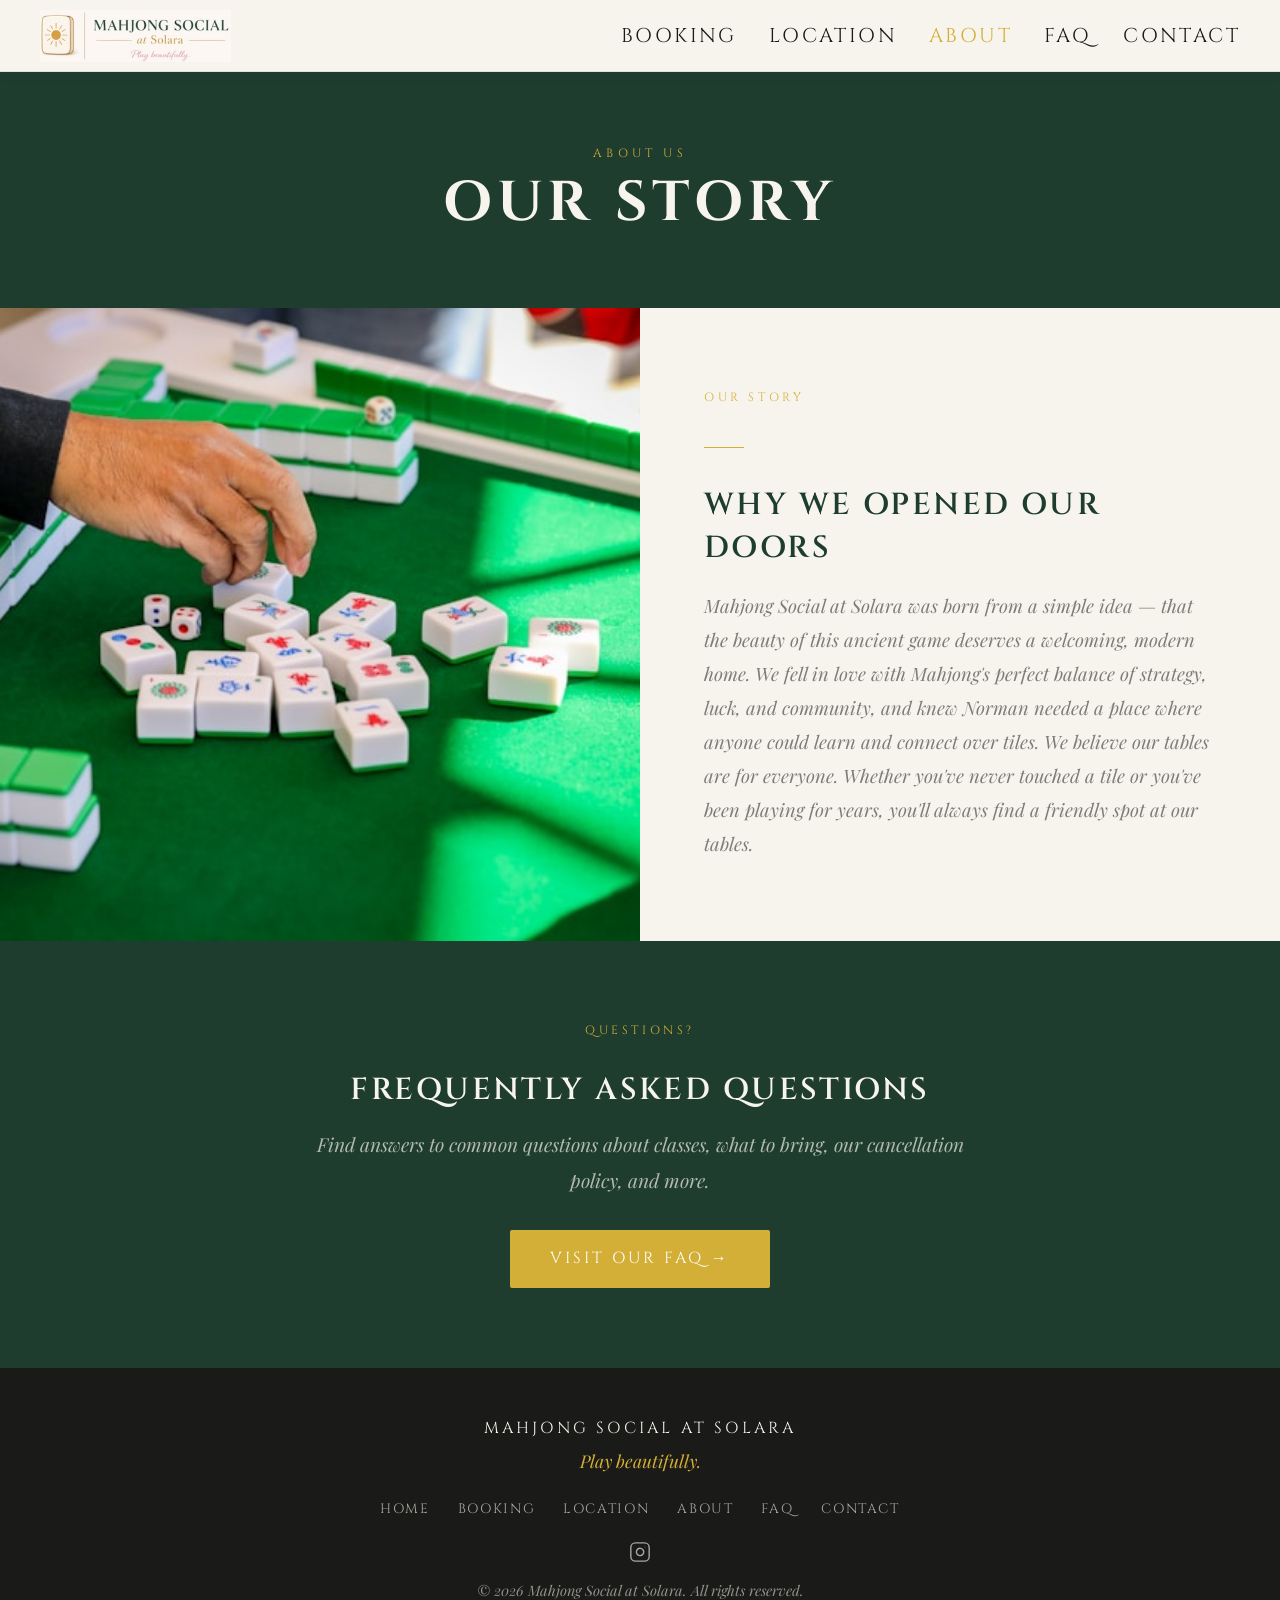
==== about.html @ b51428a6 "feat: mobile hamburger menu, Instagram footer link, mobile footer 3×3 grid" ====
<!DOCTYPE html>
<html lang="en">
<head>
  <meta charset="UTF-8">
  <meta name="viewport" content="width=device-width, initial-scale=1.0">
  <title>About Us | Mahjong Social at Solara — Norman, OK</title>
  <meta name="description" content="Meet Mahjong Social at Solara — Norman's welcoming mahjong studio. Learn our story and find your place at the table.">
  <link rel="canonical" href="https://www.mahjongsocialok.com/about.html">
  <meta name="geo.region" content="US-OK">
  <meta name="geo.placename" content="Norman, Oklahoma">
  <meta property="og:type" content="website">
  <meta property="og:site_name" content="Mahjong Social at Solara">
  <meta property="og:title" content="About Us | Mahjong Social at Solara — Norman, OK">
  <meta property="og:description" content="Meet Mahjong Social at Solara — Norman's welcoming mahjong studio. Learn our story and find your place at the table.">
  <meta property="og:url" content="https://www.mahjongsocialok.com/about.html">
  <meta property="og:image" content="https://www.mahjongsocialok.com/Images/AboutPicture.jpg">
  <meta name="twitter:card" content="summary_large_image">
  <meta name="twitter:title" content="About Us | Mahjong Social at Solara — Norman, OK">
  <meta name="twitter:description" content="Meet Mahjong Social at Solara — Norman's welcoming mahjong studio. Find your place at the table.">
  <meta name="twitter:image" content="https://www.mahjongsocialok.com/Images/AboutPicture.jpg">
  <script type="application/ld+json">
  {
    "@context": "https://schema.org",
    "@type": "AboutPage",
    "name": "About Mahjong Social at Solara",
    "url": "https://www.mahjongsocialok.com/about.html",
    "description": "Learn the story behind Mahjong Social at Solara — Norman's welcoming mahjong studio."
  }
  </script>
  <link rel="preconnect" href="https://fonts.googleapis.com">
  <link rel="preconnect" href="https://fonts.gstatic.com" crossorigin>
  <link href="https://fonts.googleapis.com/css2?family=Cinzel:wght@400;600;700&family=Playfair+Display:ital,wght@1,400;1,600&display=swap" rel="stylesheet">
  <link rel="stylesheet" href="styles/main.css">
</head>
<body>

  <!-- NAV -->
  <nav class="nav">
    <a class="nav__logo" href="index.html">
      <img src="Images/NavBarMahjongTempLogo.png" alt="Mahjong Social at Solara">
    </a>
    <ul class="nav__links">
      <li><a href="booking.html">Booking</a></li>
      <li><a href="location.html">Location</a></li>
      <li><a href="about.html" aria-current="page">About</a></li>
      <li><a href="faq.html">FAQ</a></li>
      <li><a href="contact.html">Contact</a></li>
    </ul>
  </nav>

  <!-- PAGE HEADER -->
  <header class="page-header">
    <span class="page-header__eyebrow">About Us</span>
    <h1>Our Story</h1>
  </header>

  <!-- STORY SECTION -->
  <section class="about-story">
    <div class="about-story__image">
      <img src="Images/AboutPicture.jpg" alt="Mahjong tiles being played at Mahjong Social at Solara">
    </div>
    <div class="about-story__content">
      <span class="section-label">Our Story</span>
      <hr class="divider">
      <h2>Why We Opened Our Doors</h2>
      <p>Mahjong Social at Solara was born from a simple idea — that the beauty of this ancient game deserves a welcoming, modern home. We fell in love with Mahjong's perfect balance of strategy, luck, and community, and knew Norman needed a place where anyone could learn and connect over tiles. We believe our tables are for everyone. Whether you've never touched a tile or you've been playing for years, you'll always find a friendly spot at our tables.</p>
    </div>
  </section>

  <!-- FAQ LINK -->
  <section class="about-faq-cta">
    <div class="about-faq-cta__inner">
      <span class="section-label">Questions?</span>
      <h2>Frequently Asked Questions</h2>
      <p>Find answers to common questions about classes, what to bring, our cancellation policy, and more.</p>
      <a class="btn btn--gold" href="faq.html">Visit our FAQ &rarr;</a>
    </div>
  </section>

  <!-- FOOTER -->
  <script src="components/mobile-menu.js"></script>
  <script src="components/footer.js"></script>

</body>
</html>
---- styles/main.css ----
/* ============================================================
   Mahjong Social at Solara — Main Stylesheet
   ============================================================ */

/* --- Custom Properties --- */
:root {
  --ivory:        #F7F4ED;
  --green:        #1E3D2F;
  --gold:         #D4AF37;
  --gold-deep:    #C09A28;
  --blush:        #E7B5B2;
  --dark:         #1A1A18;
  --muted:        rgba(26, 26, 24, 0.55);
  --muted-light:  rgba(247, 244, 237, 0.68);

  --font-heading: 'Cinzel', serif;
  --font-script:  'Playfair Display', serif;

  --space-xs:  4px;
  --space-sm:  8px;
  --space-md:  16px;
  --space-lg:  24px;
  --space-xl:  32px;
  --space-2xl: 48px;
  --space-3xl: 64px;
  --space-4xl: 96px;
}

/* --- Reset --- */
*, *::before, *::after {
  box-sizing: border-box;
  margin: 0;
  padding: 0;
}

/* --- Base --- */
html { scroll-behavior: smooth; }

body {
  font-family: var(--font-heading);
  background-color: var(--ivory);
  color: var(--dark);
  line-height: 1.6;
}

img { display: block; max-width: 100%; }
a { text-decoration: none; color: inherit; }
ul { list-style: none; }

/* --- Shared Utilities --- */
.section-label {
  display: block;
  font-family: var(--font-heading);
  font-size: 0.75rem;
  letter-spacing: 0.3em;
  text-transform: uppercase;
  color: var(--gold);
  margin-bottom: 0.75rem;
}

.divider {
  width: 40px;
  height: 1px;
  background: var(--gold);
  border: none;
  margin: 1.25rem auto;
}

/* Left-aligned divider for non-centered sections */
.divider--left {
  margin-left: 0;
  margin-right: 0;
}

/* Tighter divider for FAQ header */
.divider--faq {
  margin: 1rem auto 0;
}

/* Tight vertical margin, no auto centering */
.divider--tight {
  margin: 0.25rem 0;
}

/* Softer divider for proximity section */
.divider--proximity {
  background: rgba(212, 175, 55, 0.4);
  margin: 1.25rem auto;
}

/* --- Buttons --- */
.btn {
  display: inline-block;
  font-family: var(--font-heading);
  font-size: 1rem;
  letter-spacing: 0.18em;
  text-transform: uppercase;
  padding: 1rem 2.5rem;
  border-radius: 2px;
  cursor: pointer;
  border: none;
  transition: background-color 0.2s ease, color 0.2s ease, border-color 0.2s ease;
}

.btn--gold {
  background: var(--gold);
  color: #fff;
}
.btn--gold:hover { background: var(--gold-deep); }

.btn--outline-green {
  background: transparent;
  color: var(--green);
  border: 1.5px solid var(--green);
}
.btn--outline-green:hover {
  background: var(--green);
  color: var(--ivory);
}

/* ============================================================
   NAV
   ============================================================ */
.nav {
  position: sticky;
  top: 0;
  z-index: 100;
  background: var(--ivory);
  border-bottom: 1px solid rgba(30, 61, 47, 0.1);
  box-shadow: 0 1px 12px rgba(30, 61, 47, 0.07);
  padding: 0.6rem 2.5rem;
  display: flex;
  align-items: center;
  justify-content: space-between;
  gap: 1rem;
}

.nav__logo img {
  height: 52px;
  width: auto;
  object-fit: contain;
}

.nav__links {
  display: flex;
  gap: 2rem;
  align-items: center;
}

.nav__links a {
  font-family: var(--font-heading);
  font-size: 1.25rem;
  letter-spacing: 0.12em;
  text-transform: uppercase;
  color: var(--dark);
  transition: color 0.2s ease;
}
.nav__links a:hover { color: var(--gold); }

/* Active nav link */
.nav__links a[aria-current="page"] { color: var(--gold); }

/* ============================================================
   HERO
   ============================================================ */
.hero {
  position: relative;
  height: 55vh;
  min-height: 420px;
  display: flex;
  align-items: center;
  justify-content: center;
  text-align: center;
}

.hero__bg {
  position: absolute;
  inset: 0;
  background: url('../Images/HeroPicture.jpg') center / cover no-repeat;
}

.hero__overlay {
  position: absolute;
  inset: 0;
  background: rgba(30, 61, 47, 0.8);
}

.hero__content {
  position: relative;
  z-index: 1;
  display: flex;
  flex-direction: column;
  align-items: center;
  gap: 0.5rem;
  padding: 1.5rem;
}

.hero__eyebrow {
  font-family: var(--font-heading);
  font-size: 1.25rem;
  letter-spacing: 0.35em;
  text-transform: uppercase;
  color: var(--gold);
}

.hero__title {
  font-family: var(--font-heading);
  font-size: clamp(2.5rem, 7vw, 5rem);
  font-weight: 700;
  letter-spacing: 0.1em;
  text-transform: uppercase;
  color: var(--ivory);
  line-height: 1.1;
}

.hero__location {
  font-family: var(--font-script);
  font-style: italic;
  font-size: clamp(1.25rem, 3vw, 2rem);
  color: var(--gold);
  margin-top: 0.25rem;
}

.hero__tagline {
  font-family: var(--font-script);
  font-style: italic;
  font-size: clamp(1rem, 2vw, 1.35rem);
  color: rgba(247, 244, 237, 0.75);
  margin-bottom: 0.75rem;
}

/* ============================================================
   ABOUT
   ============================================================ */
.about {
  background: var(--ivory);
  padding: 5rem 2rem;
  text-align: center;
}

.about__inner {
  max-width: 680px;
  margin: 0 auto;
}

.about h2 {
  font-family: var(--font-heading);
  font-size: clamp(1.4rem, 2.5vw, 1.9rem);
  font-weight: 600;
  letter-spacing: 0.08em;
  text-transform: uppercase;
  color: var(--green);
  line-height: 1.4;
}

.about p {
  font-family: var(--font-script);
  font-style: italic;
  font-size: 1.2rem;
  color: var(--muted);
  line-height: 1.85;
}

/* ============================================================
   CLASSES
   ============================================================ */
.classes {
  background: var(--green);
  padding: 5rem 2rem;
}

.classes__inner {
  max-width: 960px;
  margin: 0 auto;
}

.classes__header {
  text-align: center;
  margin-bottom: 2.5rem;
}

.classes__header h2 {
  font-family: var(--font-heading);
  font-size: clamp(1.4rem, 2.5vw, 1.9rem);
  font-weight: 600;
  letter-spacing: 0.1em;
  text-transform: uppercase;
  color: var(--ivory);
  margin-top: 0.5rem;
}

.class-cards {
  display: flex;
  flex-wrap: wrap;
  justify-content: center;
  gap: 1.5rem;
}

.class-card {
  flex: 0 0 calc(33.333% - 1rem);
  border: 1px solid rgba(30, 61, 47, 0.15);
  border-radius: 4px;
  padding: 2rem 1.5rem;
  display: flex;
  flex-direction: column;
  align-items: center;
  text-align: center;
  gap: 1rem;
  background: var(--ivory);
  transition: box-shadow 0.25s ease, transform 0.25s ease;
}
.class-card:hover {
  box-shadow: 0 6px 28px rgba(30, 61, 47, 0.14);
  transform: translateY(-2px);
}

.class-card__icon {
  width: 56px;
  height: 56px;
  background: var(--green);
  border-radius: 6px;
  display: flex;
  align-items: center;
  justify-content: center;
  flex-shrink: 0;
}

.class-card__icon svg {
  width: 38px;
  height: 38px;
}

.class-card h3 {
  font-family: var(--font-heading);
  font-size: 1rem;
  letter-spacing: 0.1em;
  text-transform: uppercase;
  color: var(--green);
  line-height: 1.5;
}

.class-card p {
  font-family: var(--font-script);
  font-style: italic;
  font-size: 1.05rem;
  color: var(--muted);
  line-height: 1.65;
}

.classes__cta {
  text-align: center;
  margin-top: 2.25rem;
}

.classes__cta a {
  font-family: var(--font-heading);
  font-size: 0.9rem;
  letter-spacing: 0.16em;
  text-transform: uppercase;
  color: var(--gold);
  border-bottom: 1px solid var(--gold);
  padding-bottom: 2px;
  transition: color 0.2s ease, border-color 0.2s ease;
}
.classes__cta a:hover {
  color: var(--gold-deep);
  border-color: var(--gold-deep);
}

/* ============================================================
   TESTIMONIALS
   ============================================================ */
.testimonials {
  background: var(--blush);
  padding: 5rem 2rem;
  text-align: center;
}

.testimonials__inner {
  max-width: 680px;
  margin: 0 auto;
}

.testimonials .section-label { color: var(--green); }

.quote p {
  font-family: var(--font-script);
  font-style: italic;
  font-size: 1.3rem;
  color: var(--dark);
  line-height: 1.8;
  margin-bottom: 0.85rem;
}

.quote cite {
  font-family: var(--font-heading);
  font-style: normal;
  font-size: 0.85rem;
  letter-spacing: 0.2em;
  text-transform: uppercase;
  color: var(--green);
}

.quote-divider {
  width: 30px;
  height: 1px;
  background: rgba(30, 61, 47, 0.2);
  border: none;
  margin: 2rem auto;
}

/* ============================================================
   LOCATION TEASER
   ============================================================ */
.location-teaser {
  background: var(--ivory);
  padding: 5rem 2rem;
  text-align: center;
}

.location-teaser__inner {
  max-width: 800px;
  margin: 0 auto;
}

.location-teaser .section-label { color: var(--green); }

.location-teaser h2 {
  font-family: var(--font-heading);
  font-size: clamp(1.4rem, 2.5vw, 1.9rem);
  font-weight: 600;
  letter-spacing: 0.1em;
  text-transform: uppercase;
  color: var(--green);
  margin-bottom: 0.85rem;
}

.location-teaser p {
  font-family: var(--font-script);
  font-style: italic;
  font-size: 1.2rem;
  color: var(--muted);
  margin-bottom: 2rem;
  line-height: 1.8;
}

/* ============================================================
   FOOTER
   ============================================================ */
.footer {
  background: var(--dark);
  padding: 3rem 2rem;
  text-align: center;
}

.footer__logo {
  font-family: var(--font-heading);
  font-size: 1rem;
  letter-spacing: 0.2em;
  text-transform: uppercase;
  color: var(--ivory);
  margin-bottom: 0.35rem;
}

.footer__tagline {
  font-family: var(--font-script);
  font-style: italic;
  font-size: 1.1rem;
  color: var(--gold);
  margin-bottom: 1.5rem;
}

.footer__links {
  display: flex;
  justify-content: center;
  gap: 1.75rem;
  flex-wrap: wrap;
  margin-bottom: 1.25rem;
}

.footer__links a {
  font-family: var(--font-heading);
  font-size: 0.85rem;
  letter-spacing: 0.12em;
  text-transform: uppercase;
  color: rgba(247, 244, 237, 0.65);
  transition: color 0.2s ease;
}
.footer__links a:hover { color: var(--gold); }

.footer__copy {
  font-family: var(--font-script);
  font-style: italic;
  font-size: 0.9rem;
  color: rgba(247, 244, 237, 0.55);
}

/* ============================================================
   PAGE HEADER (interior pages)
   ============================================================ */
.page-header {
  background: var(--green);
  padding: 4.5rem 2rem;
  text-align: center;
  display: flex;
  flex-direction: column;
  align-items: center;
  gap: 0.5rem;
}

.page-header__eyebrow {
  font-family: var(--font-heading);
  font-size: 0.75rem;
  letter-spacing: 0.35em;
  text-transform: uppercase;
  color: var(--gold);
}

.page-header h1 {
  font-family: var(--font-heading);
  font-size: clamp(2rem, 5vw, 3.5rem);
  font-weight: 700;
  letter-spacing: 0.1em;
  text-transform: uppercase;
  color: var(--ivory);
  line-height: 1.15;
}

.page-header__sub {
  font-family: var(--font-script);
  font-style: italic;
  font-size: clamp(1rem, 2vw, 1.25rem);
  color: var(--muted-light);
  margin-top: 0.25rem;
}

/* ============================================================
   LOCATION MAIN
   ============================================================ */
.location-main {
  background: var(--ivory);
  padding: 5rem 2rem;
}

.location-grid {
  max-width: 1100px;
  margin: 0 auto;
  display: grid;
  grid-template-columns: 1fr 1fr;
  gap: 3.5rem;
  align-items: start;
}

.location-map {
  aspect-ratio: 4 / 3;
  border-radius: 4px;
  overflow: hidden;
  box-shadow: 0 4px 24px rgba(30, 61, 47, 0.14);
}

.location-map iframe {
  width: 100%;
  height: 100%;
  border: none;
  display: block;
}

.location-info {
  display: flex;
  flex-direction: column;
  gap: 1.75rem;
}

.location-info address {
  font-family: var(--font-script);
  font-style: italic;
  font-size: 1.25rem;
  color: var(--dark);
  line-height: 1.8;
  margin-top: 0.4rem;
}

.location-info__note {
  font-family: var(--font-script);
  font-style: italic;
  font-size: 0.9rem;
  color: rgba(26, 26, 24, 0.45);
  margin-top: 0.4rem;
}

.location-hours {
  display: flex;
  flex-direction: column;
  gap: 1rem;
  margin-top: 0.4rem;
}

.location-hours li {
  font-family: var(--font-script);
  font-style: italic;
  font-size: 1.1rem;
  color: var(--muted);
  line-height: 1.6;
}

.location-hours li strong {
  font-family: var(--font-heading);
  font-style: normal;
  font-size: 0.8rem;
  letter-spacing: 0.12em;
  text-transform: uppercase;
  color: var(--dark);
  display: block;
  margin-bottom: 0.15rem;
}

.location-hours li.location-hours__note {
  font-size: 1rem;
  color: rgba(26, 26, 24, 0.5);
}

/* ============================================================
   LOCATION PROXIMITY
   ============================================================ */
.location-proximity {
  background: var(--green);
  padding: 5rem 2rem;
  text-align: center;
}

.location-proximity__inner {
  max-width: 680px;
  margin: 0 auto;
}

.location-proximity .section-label { color: var(--gold); }

.location-proximity h2 {
  font-family: var(--font-heading);
  font-size: clamp(1.4rem, 2.5vw, 1.9rem);
  font-weight: 600;
  letter-spacing: 0.08em;
  text-transform: uppercase;
  color: var(--ivory);
  line-height: 1.4;
  margin-bottom: 0.5rem;
}

.location-proximity p {
  font-family: var(--font-script);
  font-style: italic;
  font-size: 1.2rem;
  color: var(--muted-light);
  line-height: 1.85;
}

/* ============================================================
   BOOKING PAGE
   ============================================================ */
.booking-section {
  max-width: 1200px;
  margin: 0 auto;
  padding: 4rem 2rem 5rem;
}

/* ============================================================
   ABOUT PAGE — STORY SECTION
   ============================================================ */
.about-story {
  display: grid;
  grid-template-columns: 1fr 1fr;
  min-height: 520px;
}

.about-story__image {
  overflow: hidden;
}

.about-story__image img {
  width: 100%;
  height: 100%;
  object-fit: cover;
  display: block;
}

.about-story__content {
  background: var(--ivory);
  padding: 5rem 4rem;
  display: flex;
  flex-direction: column;
  justify-content: center;
  gap: 1rem;
}

.about-story__content h2 {
  font-family: var(--font-heading);
  font-size: clamp(1.4rem, 2.5vw, 1.9rem);
  font-weight: 600;
  letter-spacing: 0.08em;
  text-transform: uppercase;
  color: var(--green);
  line-height: 1.4;
  margin-bottom: 0.25rem;
}

.about-story__content p {
  font-family: var(--font-script);
  font-style: italic;
  font-size: 1.15rem;
  color: var(--muted);
  line-height: 1.85;
}

/* Left-aligned divider inside story content */
.about-story__content .divider {
  margin: 0.75rem 0 1.25rem;
}

/* ============================================================
   ABOUT PAGE — FAQ SECTION
   ============================================================ */
.about-faq {
  background: var(--green);
  padding: 5rem 2rem;
}

.about-faq__header {
  text-align: center;
  margin-bottom: 3rem;
}

.about-faq__header h2 {
  font-family: var(--font-heading);
  font-size: clamp(1.4rem, 2.5vw, 1.9rem);
  font-weight: 600;
  letter-spacing: 0.1em;
  text-transform: uppercase;
  color: var(--ivory);
  margin-top: 0.25rem;
}

.about-faq__list {
  max-width: 720px;
  margin: 0 auto;
}

.about-faq__item {
  padding: 1.4rem 0;
}

.about-faq__item summary {
  font-family: var(--font-heading);
  font-size: 1rem;
  letter-spacing: 0.06em;
  text-transform: uppercase;
  color: var(--ivory);
  cursor: pointer;
  list-style: none;
  display: flex;
  justify-content: space-between;
  align-items: center;
  gap: 1rem;
}

.about-faq__item summary::-webkit-details-marker { display: none; }

.about-faq__item summary::after {
  content: '+';
  font-family: var(--font-heading);
  font-size: 1.4rem;
  font-weight: 400;
  color: var(--gold);
  flex-shrink: 0;
  transition: transform 0.2s ease;
}

.about-faq__item[open] summary::after {
  content: '\00D7';
}

.about-faq__item p {
  font-family: var(--font-script);
  font-style: italic;
  font-size: 1.1rem;
  color: var(--muted-light);
  line-height: 1.8;
  padding-top: 0.85rem;
}

.about-faq__divider {
  width: 100%;
  height: 1px;
  background: rgba(247, 244, 237, 0.15);
  border: none;
  margin: 0;
}

/* Gold inline link — used for body-text links on any background */
.link--gold {
  color: var(--gold);
  text-decoration: underline;
  text-underline-offset: 3px;
}
.link--gold:hover { color: var(--gold-deep); }

/* ============================================================
   ABOUT PAGE — FAQ CTA SECTION
   ============================================================ */
.about-faq-cta {
  background: var(--green);
  padding: 5rem 2rem;
  text-align: center;
}

.about-faq-cta__inner {
  max-width: 680px;
  margin: 0 auto;
  display: flex;
  flex-direction: column;
  align-items: center;
  gap: 1rem;
}

.about-faq-cta .section-label { color: var(--gold); }

.about-faq-cta h2 {
  font-family: var(--font-heading);
  font-size: clamp(1.4rem, 2.5vw, 1.9rem);
  font-weight: 600;
  letter-spacing: 0.08em;
  text-transform: uppercase;
  color: var(--ivory);
  line-height: 1.4;
}

.about-faq-cta p {
  font-family: var(--font-script);
  font-style: italic;
  font-size: 1.2rem;
  color: var(--muted-light);
  line-height: 1.85;
  margin-bottom: 1rem;
}

/* ============================================================
   CONTACT PAGE
   ============================================================ */
.contact {
  background: var(--ivory);
  padding: 5rem 2rem;
}

.contact__inner {
  max-width: 640px;
  margin: 0 auto;
}

.contact-form {
  display: flex;
  flex-direction: column;
  gap: 1.75rem;
}

.form-group {
  display: flex;
  flex-direction: column;
  gap: 0.5rem;
}

.form-group label {
  font-family: var(--font-heading);
  font-size: 0.78rem;
  letter-spacing: 0.18em;
  text-transform: uppercase;
  color: var(--green);
}

.form-group input,
.form-group textarea {
  background: var(--ivory);
  border: 1.5px solid rgba(30, 61, 47, 0.25);
  border-radius: 4px;
  padding: 0.9rem 1rem;
  font-family: Verdana, Geneva, Tahoma, sans-serif;
  font-size: 1rem;
  color: var(--dark);
  transition: border-color 0.2s ease, box-shadow 0.2s ease;
  resize: vertical;
}

.form-group input::placeholder,
.form-group textarea::placeholder {
  color: rgba(26, 26, 24, 0.35);
  font-family: var(--font-script);
  font-style: italic;
}

.form-group input:focus,
.form-group textarea:focus {
  outline: none;
  border-color: var(--gold);
  box-shadow: 0 0 0 3px rgba(212, 175, 55, 0.18);
}

.contact-form .btn {
  align-self: flex-start;
  margin-top: 0.5rem;
}

.contact__thanks {
  text-align: center;
}

.contact__thanks-text {
  font-family: var(--font-script);
  font-style: italic;
  font-size: 1.2rem;
  color: var(--muted);
  line-height: 1.85;
  margin-bottom: 2rem;
}

.contact__thanks-actions {
  display: flex;
  gap: 1rem;
  justify-content: center;
  flex-wrap: wrap;
}

/* ============================================================
   FOOTER — SOCIAL ICONS
   ============================================================ */
.footer__social {
  display: flex;
  justify-content: center;
  gap: 1rem;
  margin-bottom: 1rem;
}

.footer__social-link {
  color: rgba(247, 244, 237, 0.65);
  display: flex;
  align-items: center;
  transition: color 0.2s ease;
}
.footer__social-link:hover { color: var(--gold); }

/* ============================================================
   NAV — HAMBURGER
   ============================================================ */
.nav__hamburger {
  display: none;
  background: none;
  border: none;
  cursor: pointer;
  padding: 4px;
  flex-direction: column;
  gap: 5px;
  margin-left: auto;
}

.nav__hamburger span {
  display: block;
  width: 22px;
  height: 2px;
  background: var(--dark);
  border-radius: 2px;
  transition: background 0.2s ease;
}

/* ============================================================
   MOBILE MENU OVERLAY
   ============================================================ */
.mobile-menu {
  position: fixed;
  inset: 0;
  background: var(--green);
  z-index: 300;
  display: flex;
  flex-direction: column;
  padding: 1.5rem 2rem 2.5rem;
  transform: translateX(100%);
  transition: transform 0.32s cubic-bezier(0.4, 0, 0.2, 1);
  overflow-y: auto;
}

.mobile-menu--open {
  transform: translateX(0);
}

.mobile-menu__header {
  display: flex;
  align-items: center;
  justify-content: space-between;
  margin-bottom: 2.5rem;
}

.mobile-menu__brand {
  display: flex;
  flex-direction: column;
  gap: 0.1rem;
}

.mobile-menu__brand-name {
  font-family: var(--font-heading);
  font-size: 0.85rem;
  letter-spacing: 0.22em;
  text-transform: uppercase;
  color: var(--ivory);
}

.mobile-menu__brand-sub {
  font-family: var(--font-script);
  font-style: italic;
  font-size: 1rem;
  color: var(--gold);
}

.mobile-menu__close {
  background: none;
  border: none;
  cursor: pointer;
  font-size: 2.25rem;
  line-height: 1;
  color: var(--ivory);
  padding: 0;
  transition: color 0.2s ease;
}
.mobile-menu__close:hover { color: var(--gold); }

.mobile-menu__nav {
  display: flex;
  flex-direction: column;
  flex: 1;
  justify-content: center;
}

.mobile-menu__nav a {
  font-family: var(--font-heading);
  font-size: 1.35rem;
  letter-spacing: 0.2em;
  text-transform: uppercase;
  color: var(--ivory);
  padding: 1rem 0;
  text-align: center;
  border-bottom: 1px solid rgba(247, 244, 237, 0.1);
  transition: color 0.2s ease;
}
.mobile-menu__nav a:first-child { border-top: 1px solid rgba(247, 244, 237, 0.1); }
.mobile-menu__nav a:hover { color: var(--gold); }
.mobile-menu__nav a[aria-current="page"] { color: var(--gold); }

.mobile-menu__cta {
  display: block;
  text-align: center;
  margin-top: 2.5rem;
}

/* ============================================================
   REDUCED MOTION
   ============================================================ */
@media (prefers-reduced-motion: reduce) {
  *, *::before, *::after {
    transition-duration: 0.01ms !important;
    animation-duration: 0.01ms !important;
  }
  html { scroll-behavior: auto; }
}

/* ============================================================
   RESPONSIVE — 768px breakpoint
   ============================================================ */
@media (max-width: 768px) {
  .nav {
    padding: 0.6rem 1.25rem;
    flex-wrap: wrap;
    gap: 0.75rem;
  }

  .nav__logo img { height: 40px; }

  .nav__hamburger { display: flex; }

  .nav__links { display: none; }

  .footer__links {
    display: grid;
    grid-template-columns: repeat(3, auto);
    column-gap: 1.5rem;
    row-gap: 0.75rem;
    justify-content: center;
  }

  .class-cards { flex-direction: column; }
  .class-card { flex: none; width: 100%; }

  .location-grid { grid-template-columns: 1fr; gap: 2rem; }

  .about,
  .classes,
  .testimonials,
  .location-teaser,
  .location-main,
  .location-proximity,
  .footer { padding: 3.5rem 1.25rem; }

  .page-header { padding: 3rem 1.25rem; }

  .about-story {
    grid-template-columns: 1fr;
  }

  .about-story__image {
    height: 280px;
  }

  .about-story__content {
    padding: 3.5rem 1.25rem;
  }

  .about-faq { padding: 3.5rem 1.25rem; }

  .about-faq-cta { padding: 3.5rem 1.25rem; }

  .contact { padding: 3.5rem 1.25rem; }
}
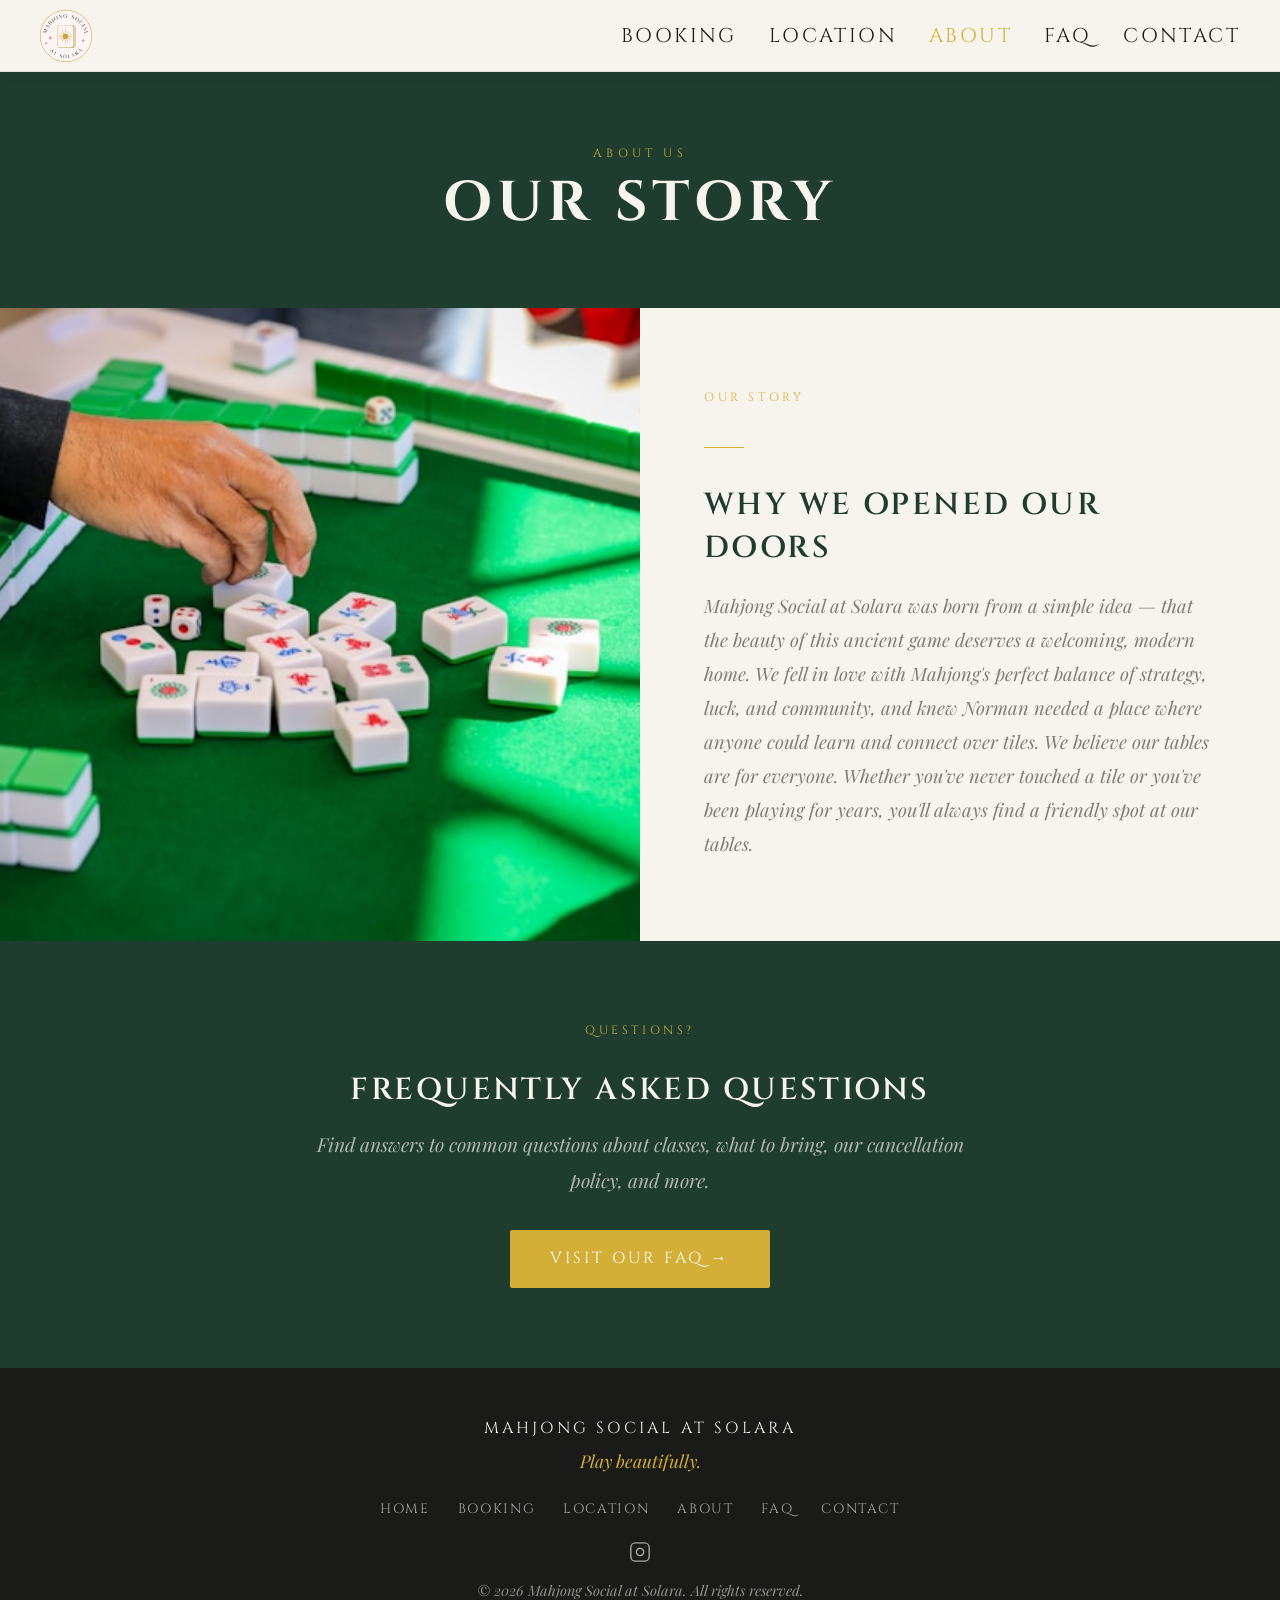
==== commit 0fb513a8: "feat: replace navbar logo with circle.svg, add piece.svg favicon and class card icons - Swap NavBarM" ====
--- a/about.html
+++ b/about.html
@@ -31,13 +31,14 @@
   <link rel="preconnect" href="https://fonts.gstatic.com" crossorigin>
   <link href="https://fonts.googleapis.com/css2?family=Cinzel:wght@400;600;700&family=Playfair+Display:ital,wght@1,400;1,600&display=swap" rel="stylesheet">
   <link rel="stylesheet" href="styles/main.css">
+  <link rel="icon" href="Images/piece.svg" type="image/svg+xml">
 </head>
 <body>
 
   <!-- NAV -->
   <nav class="nav">
     <a class="nav__logo" href="index.html">
-      <img src="Images/NavBarMahjongTempLogo.png" alt="Mahjong Social at Solara">
+      <img src="Images/circle.svg" alt="Mahjong Social at Solara">
     </a>
     <ul class="nav__links">
       <li><a href="booking.html">Booking</a></li>
--- a/styles/main.css
+++ b/styles/main.css
@@ -314,6 +314,11 @@
   transform: translateY(-2px);
 }
 
+.class-card__price {
+  font-weight: bolder;
+  margin-top: auto;
+}
+
 .class-card__icon {
   width: 56px;
   height: 56px;
@@ -325,7 +330,8 @@
   flex-shrink: 0;
 }
 
-.class-card__icon svg {
+.class-card__icon svg,
+.class-card__icon img {
   width: 38px;
   height: 38px;
 }
@@ -348,6 +354,10 @@
 }
 
 .classes__cta {
+  display: flex;
+  flex-direction: column;
+  align-items: center;
+  gap: 1rem;
   text-align: center;
   margin-top: 2.25rem;
 }
@@ -1050,12 +1060,6 @@
 .mobile-menu__nav a:hover { color: var(--gold); }
 .mobile-menu__nav a[aria-current="page"] { color: var(--gold); }
 
-.mobile-menu__cta {
-  display: block;
-  text-align: center;
-  margin-top: 2.5rem;
-}
-
 /* ============================================================
    REDUCED MOTION
    ============================================================ */
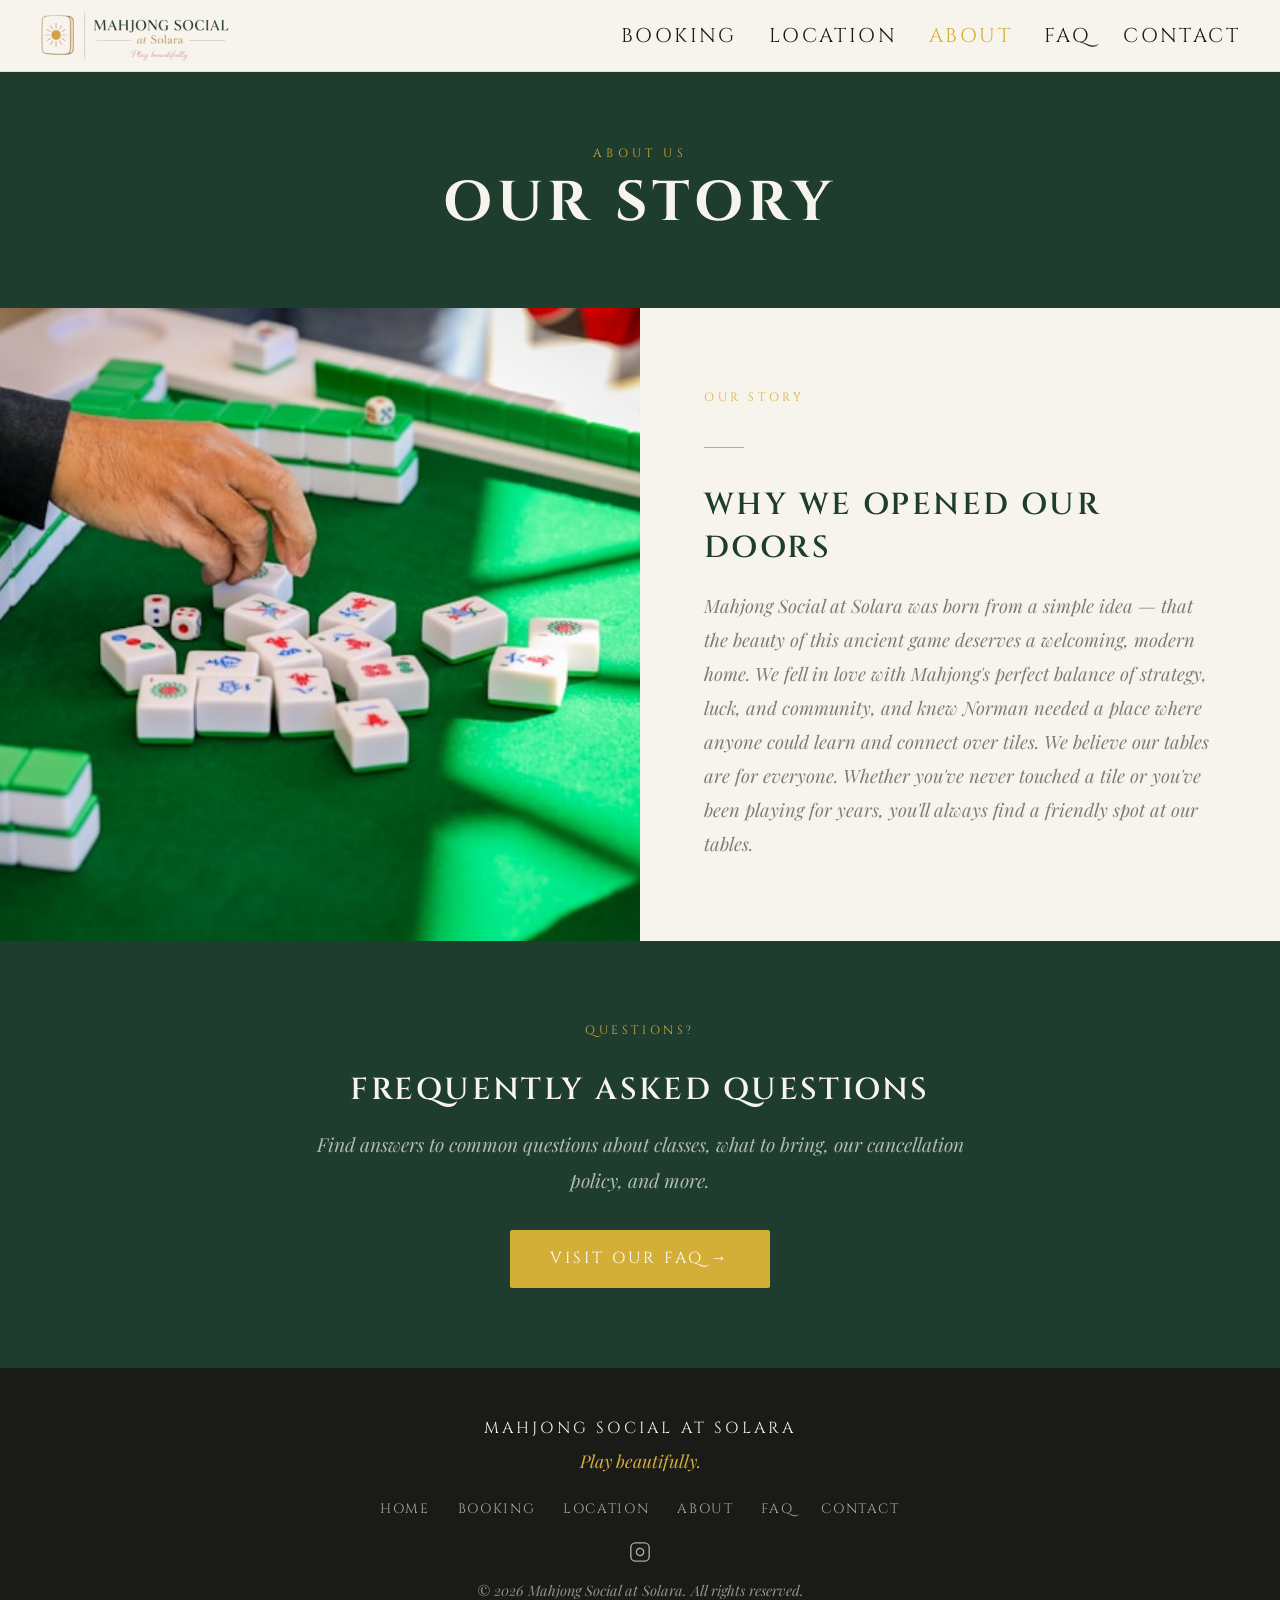
==== commit 71f8972c: "perf: reduce mobile LCP and render-blocking resources - Preload hero image in index.html head with f" ====
--- a/about.html
+++ b/about.html
@@ -3,6 +3,11 @@
 <head>
   <meta charset="UTF-8">
   <meta name="viewport" content="width=device-width, initial-scale=1.0">
+  <link rel="icon" type="image/x-icon" href="/favicon.ico">
+  <link rel="icon" type="image/png" sizes="32x32" href="/icons/favicon-32x32.png">
+  <link rel="icon" type="image/png" sizes="16x16" href="/icons/favicon-16x16.png">
+  <link rel="apple-touch-icon" sizes="180x180" href="/icons/apple-touch-icon.png">
+  <link rel="manifest" href="/icons/site.webmanifest">
   <title>About Us | Mahjong Social at Solara — Norman, OK</title>
   <meta name="description" content="Meet Mahjong Social at Solara — Norman's welcoming mahjong studio. Learn our story and find your place at the table.">
   <link rel="canonical" href="https://www.mahjongsocialok.com/about.html">
@@ -29,25 +34,12 @@
   </script>
   <link rel="preconnect" href="https://fonts.googleapis.com">
   <link rel="preconnect" href="https://fonts.gstatic.com" crossorigin>
-  <link href="https://fonts.googleapis.com/css2?family=Cinzel:wght@400;600;700&family=Playfair+Display:ital,wght@1,400;1,600&display=swap" rel="stylesheet">
+  <link rel="preload" href="https://fonts.googleapis.com/css2?family=Cinzel:wght@400;600;700&family=Playfair+Display:ital,wght@1,400;1,600&display=swap" as="style" onload="this.onload=null;this.rel='stylesheet'">
+  <noscript><link rel="stylesheet" href="https://fonts.googleapis.com/css2?family=Cinzel:wght@400;600;700&family=Playfair+Display:ital,wght@1,400;1,600&display=swap"></noscript>
+  <script src="components/nav.js" defer></script>
   <link rel="stylesheet" href="styles/main.css">
-  <link rel="icon" href="Images/piece.svg" type="image/svg+xml">
 </head>
 <body>
-
-  <!-- NAV -->
-  <nav class="nav">
-    <a class="nav__logo" href="index.html">
-      <img src="Images/circle.svg" alt="Mahjong Social at Solara">
-    </a>
-    <ul class="nav__links">
-      <li><a href="booking.html">Booking</a></li>
-      <li><a href="location.html">Location</a></li>
-      <li><a href="about.html" aria-current="page">About</a></li>
-      <li><a href="faq.html">FAQ</a></li>
-      <li><a href="contact.html">Contact</a></li>
-    </ul>
-  </nav>
 
   <!-- PAGE HEADER -->
   <header class="page-header">
--- a/styles/main.css
+++ b/styles/main.css
@@ -999,34 +999,23 @@
 }
 
 .mobile-menu__header {
+  position: relative;
   display: flex;
   align-items: center;
-  justify-content: space-between;
+  justify-content: center;
+  padding-top: 2rem;
   margin-bottom: 2.5rem;
 }
 
-.mobile-menu__brand {
-  display: flex;
-  flex-direction: column;
-  gap: 0.1rem;
-}
-
-.mobile-menu__brand-name {
-  font-family: var(--font-heading);
-  font-size: 0.85rem;
-  letter-spacing: 0.22em;
-  text-transform: uppercase;
-  color: var(--ivory);
-}
-
-.mobile-menu__brand-sub {
-  font-family: var(--font-script);
-  font-style: italic;
-  font-size: 1rem;
-  color: var(--gold);
+.mobile-menu__logo {
+  width: 140px;
+  height: 140px;
 }
 
 .mobile-menu__close {
+  position: absolute;
+  right: 0;
+  top: 0;
   background: none;
   border: none;
   cursor: pointer;
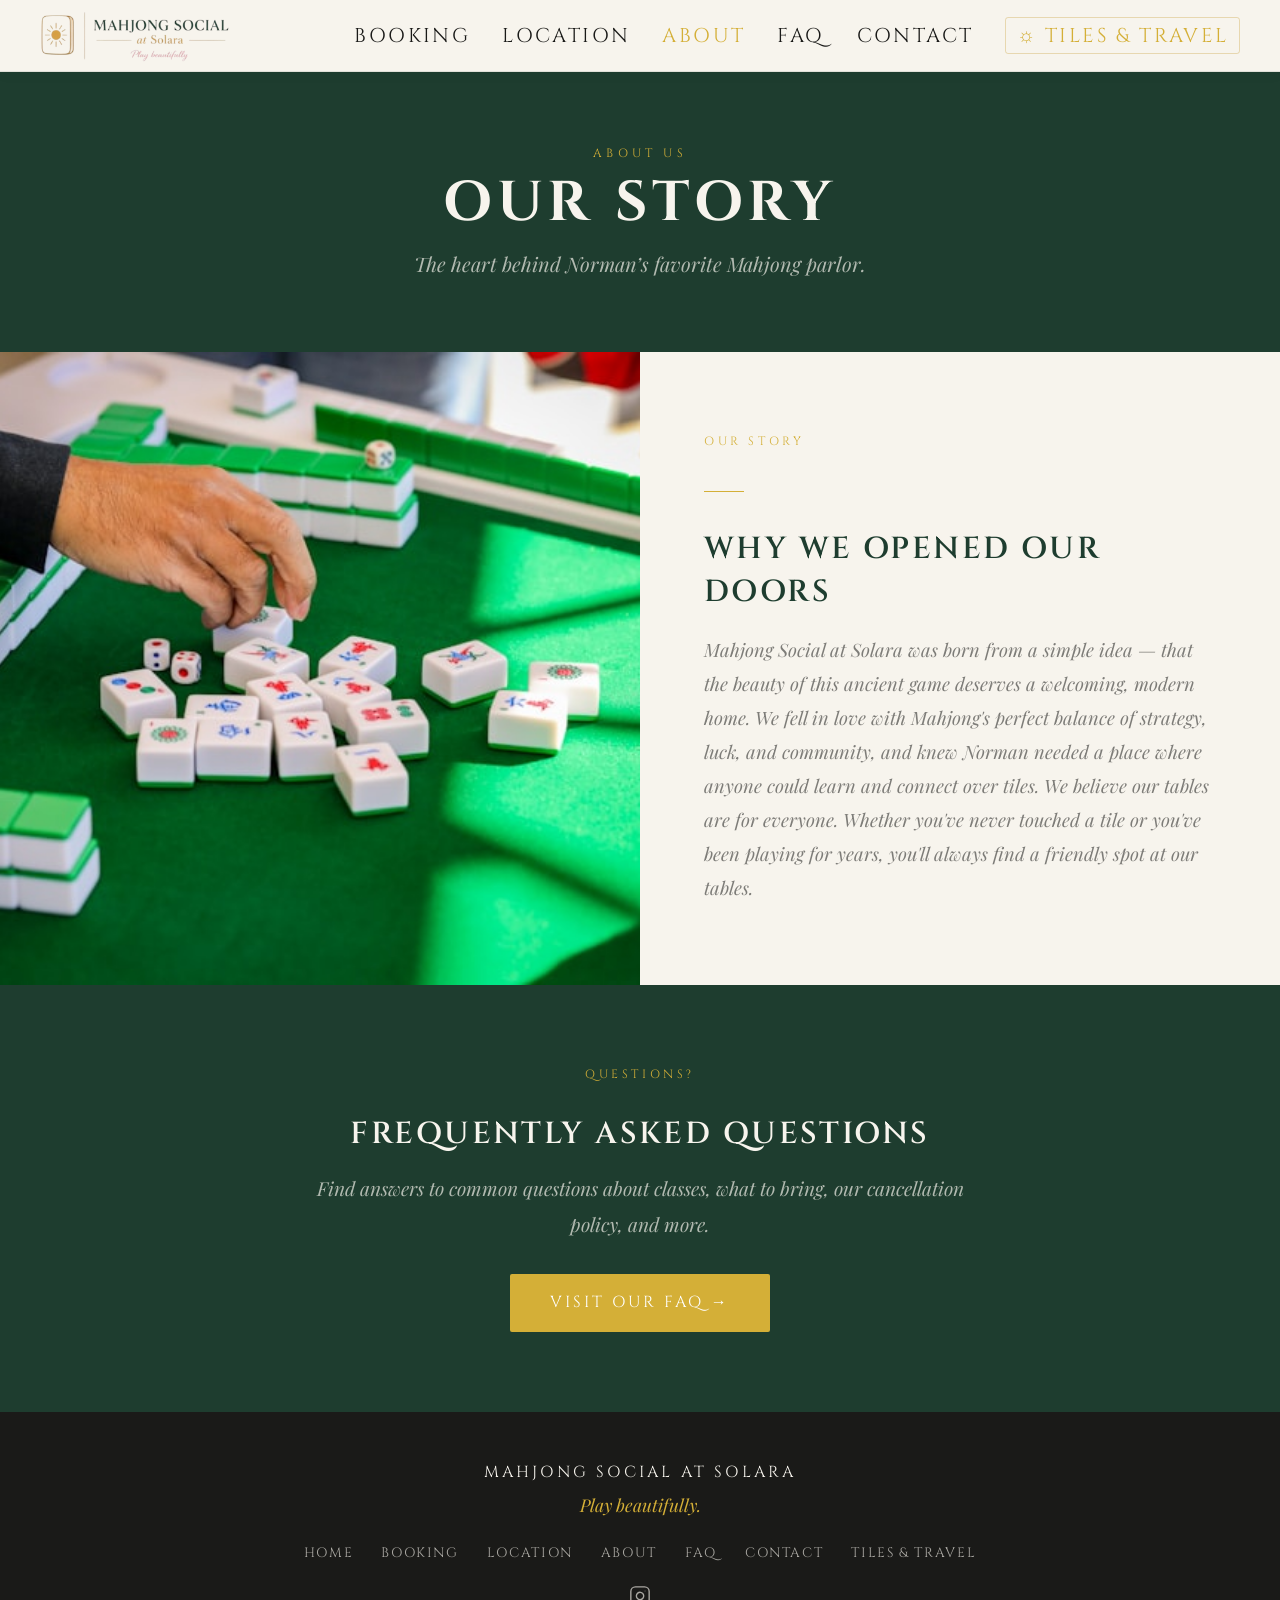
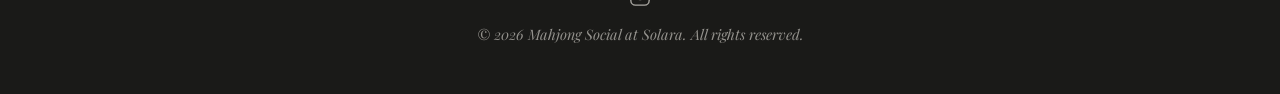
==== commit 95b150eb: "feat: standardize page header height — add subtitles to About, FAQ, and Tiles & Travel" ====
--- a/about.html
+++ b/about.html
@@ -45,6 +45,7 @@
   <header class="page-header">
     <span class="page-header__eyebrow">About Us</span>
     <h1>Our Story</h1>
+    <p class="page-header__sub">The heart behind Norman&rsquo;s favorite Mahjong parlor.</p>
   </header>
 
   <!-- STORY SECTION -->
@@ -71,8 +72,8 @@
   </section>
 
   <!-- FOOTER -->
-  <script src="components/mobile-menu.js"></script>
-  <script src="components/footer.js"></script>
+  <script src="components/mobile-menu.js" defer></script>
+  <script src="components/footer.js" defer></script>
 
 </body>
 </html>
--- a/styles/main.css
+++ b/styles/main.css
@@ -6,6 +6,7 @@
 :root {
   --ivory:        #F7F4ED;
   --green:        #1E3D2F;
+  --navy:         #1B3268;
   --gold:         #D4AF37;
   --gold-deep:    #C09A28;
   --blush:        #E7B5B2;
@@ -160,6 +161,19 @@
 /* Active nav link */
 .nav__links a[aria-current="page"] { color: var(--gold); }
 
+/* Tiles & Travel — subtle featured treatment */
+.nav__link--featured {
+  color: var(--gold) !important;
+  border: 1px solid rgba(200, 160, 60, 0.35);
+  border-radius: 3px;
+  padding: 0.25rem 0.65rem;
+  transition: color 0.2s ease, background 0.2s ease, border-color 0.2s ease;
+}
+.nav__link--featured:hover {
+  background: rgba(200, 160, 60, 0.08);
+  border-color: var(--gold);
+}
+
 /* ============================================================
    HERO
    ============================================================ */
@@ -176,7 +190,7 @@
 .hero__bg {
   position: absolute;
   inset: 0;
-  background: url('../Images/HeroPicture.jpg') center / cover no-repeat;
+  background: url('../Images/HeroPicture.webp') center / cover no-repeat;
 }
 
 .hero__overlay {
@@ -781,11 +795,32 @@
   font-weight: 400;
   color: var(--gold);
   flex-shrink: 0;
-  transition: transform 0.2s ease;
-}
-
-.about-faq__item[open] summary::after {
-  content: '\00D7';
+  display: inline-block;
+  transition: transform 0.35s ease;
+}
+
+.about-faq__item.faq-opening summary::after {
+  transform: rotate(45deg);
+}
+.about-faq__item.faq-closing summary::after {
+  transform: rotate(0deg);
+}
+
+/* Smooth expand/collapse for FAQ items */
+details.about-faq__item > .faq-body {
+  display: grid;
+  grid-template-rows: 0fr;
+  transition: grid-template-rows 0.35s ease;
+}
+details.about-faq__item.faq-opening > .faq-body {
+  grid-template-rows: 1fr;
+}
+details.about-faq__item.faq-closing > .faq-body {
+  grid-template-rows: 0fr;
+}
+.faq-body-inner {
+  overflow: hidden;
+  min-height: 0;
 }
 
 .about-faq__item p {
@@ -1116,4 +1151,438 @@
   .about-faq-cta { padding: 3.5rem 1.25rem; }
 
   .contact { padding: 3.5rem 1.25rem; }
-}
+
+  .schedule-item { grid-template-columns: 1fr; gap: 0.4rem; }
+  .news-card { flex: 0 0 100%; }
+  .cruise-register .btn { width: 100%; }
+}
+
+/* ══ Tiles & Travel page ═════════════════════════════════════════════ */
+
+/* ── Page header variant (navy) ── */
+.page-header--navy {
+  background: var(--navy);
+}
+
+/* ── Cruise hero section (ivory) ── */
+.cruise-hero {
+  background: var(--ivory);
+  padding: 5rem 2rem;
+}
+.cruise-hero__inner {
+  max-width: 860px;
+  margin: 0 auto;
+  display: flex;
+  flex-direction: column;
+  align-items: center;
+  gap: 2rem;
+  text-align: center;
+}
+.cruise-hero__badge {
+  width: min(320px, 80vw);
+  height: auto;
+}
+.cruise-hero h2 {
+  font-family: var(--font-heading);
+  font-weight: 700;
+  font-size: clamp(1.8rem, 4vw, 3rem);
+  color: var(--navy);
+  text-transform: uppercase;
+  letter-spacing: 0.08em;
+  line-height: 1.2;
+  margin: 0;
+}
+.cruise-hero__subtitle {
+  font-family: var(--font-script);
+  font-style: italic;
+  color: var(--gold);
+  font-size: clamp(1.1rem, 2vw, 1.4rem);
+  margin: 0;
+}
+.cruise-hero__description {
+  font-family: var(--font-script);
+  font-style: italic;
+  color: var(--muted);
+  font-size: 1.15rem;
+  line-height: 1.8;
+  max-width: 640px;
+  margin: 0;
+}
+.cruise-hero__travel-link {
+  font-family: var(--font-heading);
+  font-size: 0.82rem;
+  text-transform: uppercase;
+  letter-spacing: 0.15em;
+  color: var(--gold);
+  text-decoration: none;
+  transition: color 0.2s;
+  margin-top: 0.25rem;
+}
+.cruise-hero__travel-link:hover { color: var(--gold-deep); }
+
+/* ── Activity schedule section (navy) ── */
+.cruise-schedule {
+  background: var(--navy);
+  padding: 5rem 2rem;
+}
+.cruise-schedule__inner {
+  max-width: 760px;
+  margin: 0 auto;
+  text-align: center;
+}
+.cruise-schedule h2 {
+  font-family: var(--font-heading);
+  font-weight: 600;
+  font-size: clamp(1.4rem, 2.5vw, 1.9rem);
+  color: var(--ivory);
+  text-transform: uppercase;
+  letter-spacing: 0.06em;
+  margin-bottom: 2.5rem;
+}
+.schedule-list {
+  display: flex;
+  flex-direction: column;
+  gap: 0;
+  text-align: left;
+}
+.schedule-item {
+  display: grid;
+  grid-template-columns: 5rem 1fr;
+  gap: 1.25rem;
+  padding: 1.5rem 0;
+  border-bottom: 1px solid rgba(247, 244, 237, 0.12);
+  align-items: start;
+}
+.schedule-item:last-child { border-bottom: none; }
+.schedule-item__day {
+  font-family: var(--font-heading);
+  font-size: 0.7rem;
+  text-transform: uppercase;
+  letter-spacing: 0.25em;
+  color: var(--gold);
+  padding-top: 0.2rem;
+}
+.schedule-item__title {
+  font-family: var(--font-heading);
+  font-size: 0.95rem;
+  text-transform: uppercase;
+  letter-spacing: 0.1em;
+  color: var(--ivory);
+  margin-bottom: 0.4rem;
+}
+.schedule-item__desc {
+  font-family: var(--font-script);
+  font-style: italic;
+  font-size: 1rem;
+  color: var(--muted-light);
+  line-height: 1.65;
+  margin: 0;
+}
+
+/* ── Registration section (ivory) ── */
+.cruise-register {
+  background: var(--ivory);
+  padding: 5rem 2rem;
+  text-align: center;
+}
+.cruise-register__inner {
+  max-width: 600px;
+  margin: 0 auto;
+  display: flex;
+  flex-direction: column;
+  align-items: center;
+  gap: 1.25rem;
+}
+.cruise-register h2 {
+  font-family: var(--font-heading);
+  font-weight: 600;
+  font-size: clamp(1.4rem, 2.5vw, 1.9rem);
+  color: var(--navy);
+  text-transform: uppercase;
+  letter-spacing: 0.06em;
+  margin: 0;
+}
+.cruise-register__price {
+  font-family: var(--font-heading);
+  font-size: clamp(2rem, 5vw, 3rem);
+  font-weight: 700;
+  color: var(--gold);
+  letter-spacing: 0.05em;
+}
+.cruise-register__note {
+  font-family: var(--font-script);
+  font-style: italic;
+  color: var(--muted);
+  font-size: 0.95rem;
+  margin: 0;
+}
+.cruise-register__prizes {
+  font-family: var(--font-script);
+  font-style: italic;
+  color: var(--muted);
+  font-size: 1.05rem;
+  line-height: 1.7;
+  margin: 0.5rem 0 0;
+}
+.btn--navy {
+  background: var(--navy);
+  color: var(--ivory);
+  border: 2px solid var(--navy);
+}
+.btn--navy:hover {
+  background: transparent;
+  color: var(--navy);
+}
+
+/* ── Latest News section (navy) ── */
+.travel-news {
+  background: var(--navy);
+  padding: 5rem 2rem;
+}
+.travel-news__inner {
+  max-width: 960px;
+  margin: 0 auto;
+  text-align: center;
+}
+.travel-news h2 {
+  font-family: var(--font-heading);
+  font-weight: 600;
+  font-size: clamp(1.4rem, 2.5vw, 1.9rem);
+  color: var(--ivory);
+  text-transform: uppercase;
+  letter-spacing: 0.06em;
+  margin-bottom: 2.5rem;
+}
+.news-grid {
+  display: flex;
+  flex-wrap: wrap;
+  justify-content: center;
+  gap: 1.5rem;
+  text-align: left;
+}
+.news-card {
+  background: var(--ivory);
+  border-radius: 4px;
+  padding: 2rem 1.75rem;
+  flex: 0 0 calc(33.333% - 1rem);
+  min-width: 240px;
+  display: flex;
+  flex-direction: column;
+  gap: 0.6rem;
+  transition: transform 0.2s, box-shadow 0.2s;
+}
+.news-card:hover {
+  transform: translateY(-2px);
+  box-shadow: 0 6px 20px rgba(0,0,0,0.12);
+}
+.news-card__date {
+  font-family: var(--font-heading);
+  font-size: 0.72rem;
+  text-transform: uppercase;
+  letter-spacing: 0.25em;
+  color: var(--gold);
+}
+.news-card h3 {
+  font-family: var(--font-heading);
+  font-size: 0.95rem;
+  text-transform: uppercase;
+  letter-spacing: 0.1em;
+  color: var(--navy);
+  line-height: 1.4;
+  margin: 0;
+}
+.news-card p {
+  font-family: var(--font-script);
+  font-style: italic;
+  font-size: 1rem;
+  color: var(--muted);
+  line-height: 1.65;
+  margin: 0;
+}
+.news-card .btn {
+  font-size: 0.8rem;
+  padding: 0.65rem 1.5rem;
+  align-self: flex-start;
+  margin-top: auto;
+}
+
+/* ── Cruises section ── */
+.cruises {
+  background: var(--ivory);
+  padding: 5rem 2rem;
+}
+.cruises__inner {
+  max-width: 860px;
+  margin: 0 auto;
+  text-align: center;
+}
+.cruises h2 {
+  font-family: var(--font-heading);
+  font-weight: 600;
+  font-size: clamp(1.4rem, 2.5vw, 1.9rem);
+  color: var(--navy);
+  text-transform: uppercase;
+  letter-spacing: 0.06em;
+  margin-bottom: 0.75rem;
+}
+.cruises__intro {
+  font-family: var(--font-script);
+  font-style: italic;
+  color: var(--muted);
+  font-size: 1.05rem;
+  margin-bottom: 2.5rem;
+}
+.cruise-cards {
+  display: flex;
+  flex-direction: column;
+  gap: 1rem;
+}
+
+/* ── Cruise card (accordion) ── */
+.cruise-card {
+  border-radius: 4px;
+  overflow: hidden;
+  box-shadow: 0 2px 16px rgba(0, 0, 0, 0.25);
+}
+.cruise-card__header {
+  display: flex;
+  align-items: center;
+  gap: 1.5rem;
+  width: 100%;
+  background: var(--ivory);
+  border: none;
+  padding: 1.75rem 2rem;
+  cursor: pointer;
+  text-align: left;
+  transition: background 0.2s;
+}
+.cruise-card__header:hover {
+  background: #f0ede6;
+}
+.cruise-card__badge {
+  width: 72px;
+  height: 72px;
+  object-fit: contain;
+  flex-shrink: 0;
+}
+.cruise-card__meta {
+  flex: 1;
+  min-width: 0;
+}
+.cruise-card__label {
+  font-family: var(--font-heading);
+  font-size: 0.65rem;
+  text-transform: uppercase;
+  letter-spacing: 0.25em;
+  color: var(--gold);
+  margin: 0 0 0.3rem;
+}
+.cruise-card__name {
+  font-family: var(--font-heading);
+  font-size: 1.1rem;
+  font-weight: 700;
+  text-transform: uppercase;
+  letter-spacing: 0.1em;
+  color: var(--navy);
+  margin: 0 0 0.3rem;
+}
+.cruise-card__subtitle {
+  font-family: var(--font-script);
+  font-style: italic;
+  color: var(--gold);
+  font-size: 1rem;
+  margin: 0 0 0.5rem;
+}
+.cruise-card__stats {
+  font-family: var(--font-heading);
+  font-size: 0.7rem;
+  text-transform: uppercase;
+  letter-spacing: 0.15em;
+  color: var(--muted);
+  display: flex;
+  gap: 0.5rem;
+  align-items: center;
+  flex-wrap: wrap;
+}
+.cruise-card__chevron {
+  font-size: 1.8rem;
+  color: var(--gold);
+  line-height: 1;
+  transition: transform 0.35s ease;
+  flex-shrink: 0;
+  user-select: none;
+}
+.cruise-card--open .cruise-card__chevron {
+  transform: rotate(180deg);
+}
+
+/* Smooth height expand via grid trick */
+.cruise-card__body {
+  display: grid;
+  grid-template-rows: 0fr;
+  transition: grid-template-rows 0.4s ease;
+}
+.cruise-card__body-inner {
+  overflow: hidden;
+}
+.cruise-card--open .cruise-card__body {
+  grid-template-rows: 1fr;
+}
+
+/* Sections inside the expanded card */
+.cruise-card__desc {
+  background: var(--ivory);
+  padding: 2rem 2rem 2.5rem;
+  text-align: center;
+  display: flex;
+  flex-direction: column;
+  align-items: center;
+  gap: 1rem;
+  border-top: 1px solid rgba(200, 160, 60, 0.2);
+}
+.cruise-card__sched {
+  background: var(--navy);
+  padding: 3rem 2rem;
+}
+.cruise-card__sched-inner {
+  max-width: 680px;
+  margin: 0 auto;
+  text-align: center;
+}
+.cruise-card__sched h4 {
+  font-family: var(--font-heading);
+  font-weight: 600;
+  font-size: 1.05rem;
+  text-transform: uppercase;
+  letter-spacing: 0.06em;
+  color: var(--ivory);
+  margin-bottom: 1.5rem;
+}
+.cruise-card__reg {
+  background: var(--ivory);
+  padding: 3rem 2rem;
+  text-align: center;
+}
+.cruise-card__reg-inner {
+  max-width: 560px;
+  margin: 0 auto;
+  display: flex;
+  flex-direction: column;
+  align-items: center;
+  gap: 1rem;
+}
+.cruise-card__reg h4 {
+  font-family: var(--font-heading);
+  font-weight: 600;
+  font-size: 1.05rem;
+  text-transform: uppercase;
+  letter-spacing: 0.06em;
+  color: var(--navy);
+  margin: 0;
+}
+
+@media (max-width: 640px) {
+  .cruise-card__header { padding: 1.25rem; gap: 1rem; }
+  .cruise-card__badge { width: 52px; height: 52px; }
+  .cruise-card__name { font-size: 0.95rem; }
+}
